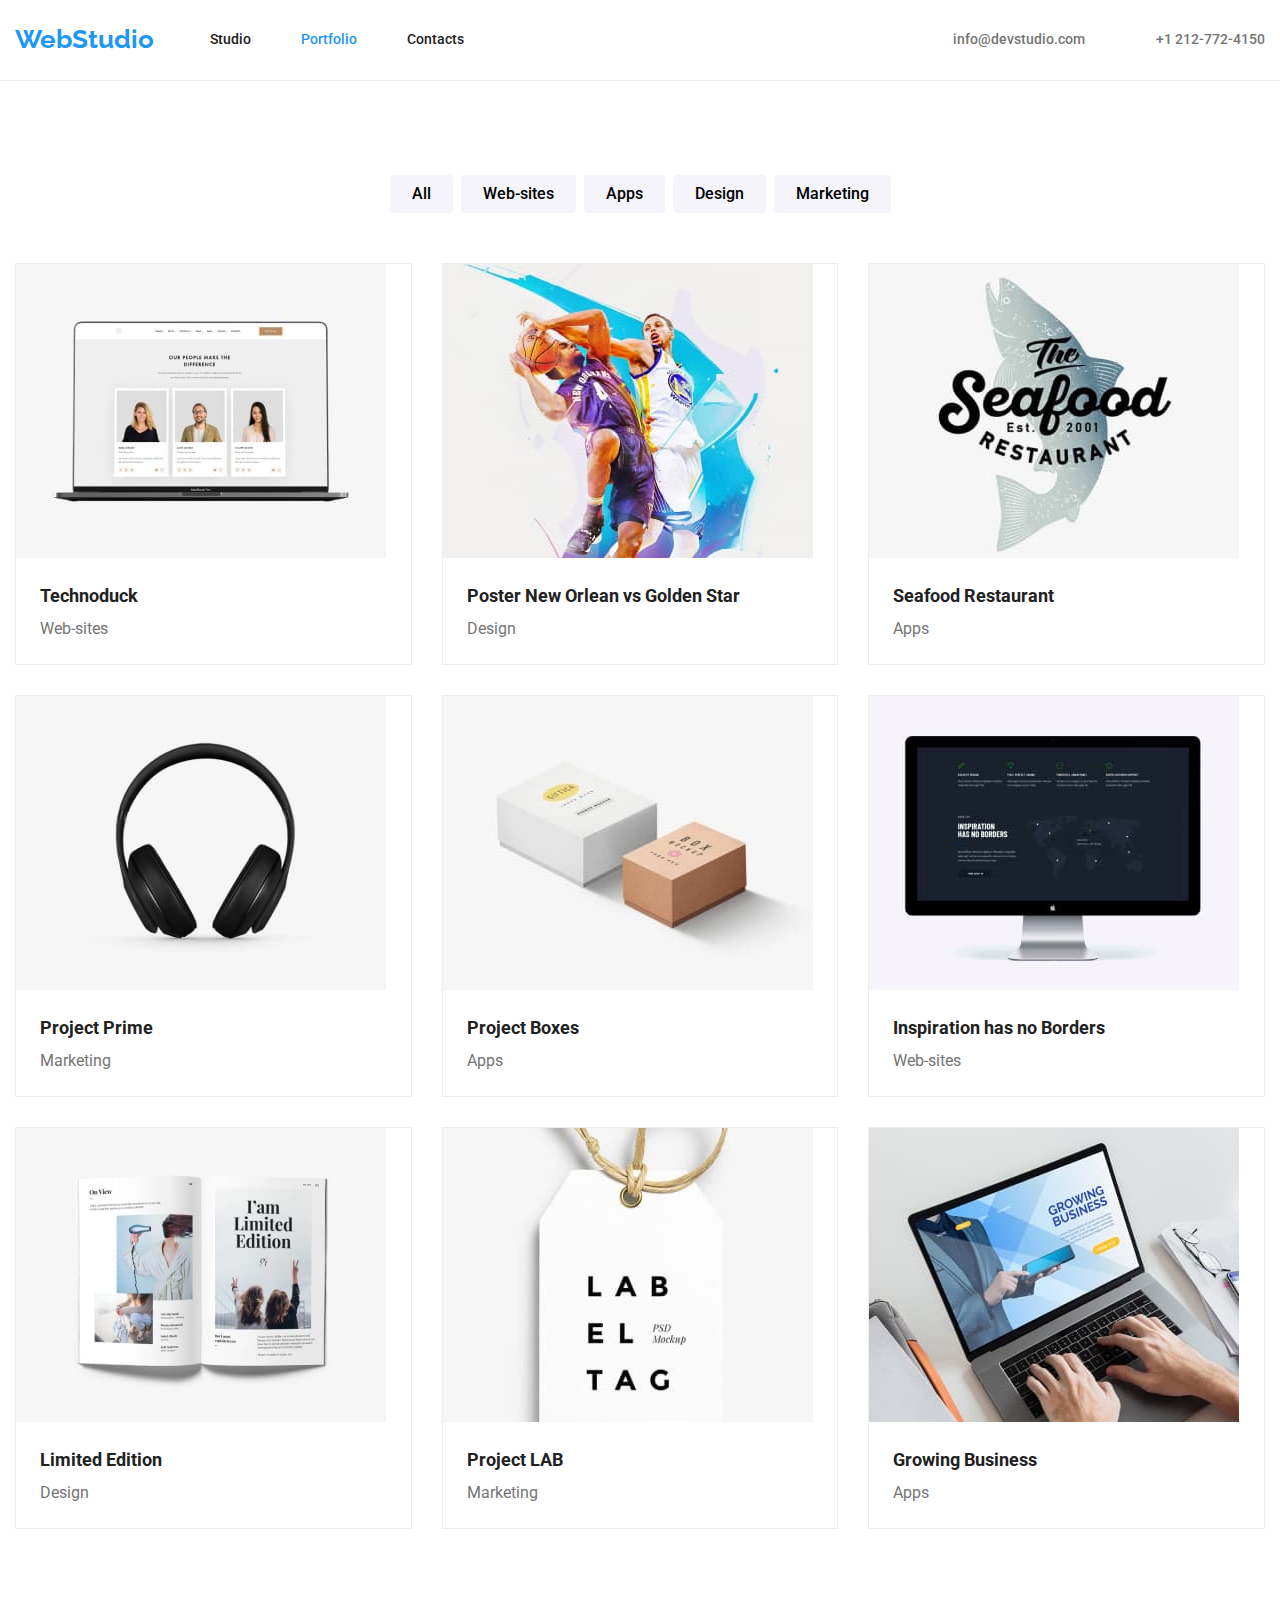
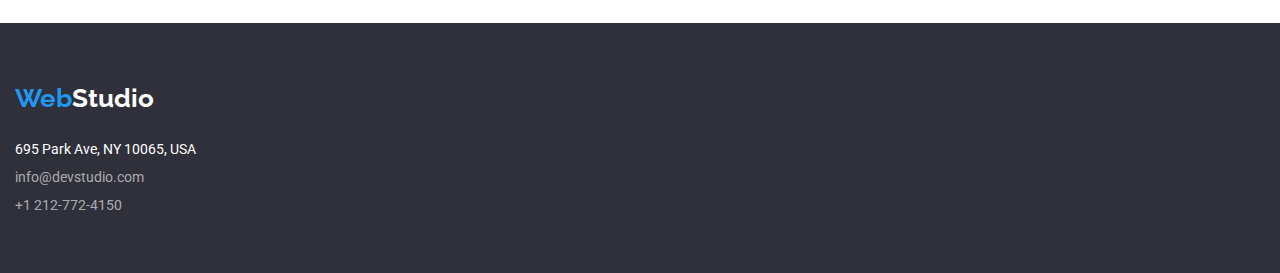
==== portfolio.html @ db5639bc "Initial commit" ====
<!DOCTYPE html>
<html lang="en">
  <head>
    <meta charset="UTF-8" />
    <meta http-equiv="X-UA-Compatible" content="IE=edge" />
    <meta name="viewport" content="width=device-width, initial-scale=1.0" />
    <title>Portfolio</title>
    <link rel="preconnect" href="https://fonts.googleapis.com" />
    <link rel="preconnect" href="https://fonts.gstatic.com" crossorigin />
    <link
      href="https://fonts.googleapis.com/css2?family=Raleway:wght@700&family=Roboto:wght@400;500;700;900&display=swap"
      rel="stylesheet"
    />
    <link
      rel="stylesheet"
      href="https://cdnjs.cloudflare.com/ajax/libs/modern-normalize/1.0.0/modern-normalize.min.css"
    />
    <link rel="stylesheet" href="css/reset.css" />
    <link rel="stylesheet" href="css/styles.css" />
  </head>
  <body>
    <!-- Header -->
    <header class="global-header">
      <div class="container">
        <div class="container-nav">
          <a class="logo" href="./index.html"><span>Web</span>Studio</a>
          <nav class="main-navigation">
            <ul>
              <li><a href="./index.html">Studio</a></li>
              <li><a href="./portfolio.html" id="current">Portfolio</a></li>
              <li><a href="">Contacts</a></li>
            </ul>
          </nav>
        </div>
        <div class="container-contact">
          <a class="contact-adress" href="mailto:info@devstudio.com"
            >info@devstudio.com</a
          >
          <a class="contact-adress" href="=tel:+12127724150">+1 212-772-4150</a>
        </div>
      </div>
    </header>
    <!-- Main section -->
    <main>
      <!-- Buttons section -->
      <section class="portfolio-page">
        <div class="section">
          <h1 class="visually-hidden">Title</h1>
          <ul class="closed-buttons">
            <li><button type="button">All</button></li>
            <li><button type="button">Web-sites</button></li>
            <li><button type="button">Apps</button></li>
            <li><button type="button">Design</button></li>
            <li><button type="button">Marketing</button></li>
          </ul>
          <ul class="opened-buttons">
            <li class="item">
              <img
                src="./images/technoduck.jpg"
                alt="Technoduck"
                width="370"
                height="294"
              />
              <div class="description-item">
                <h3>Technoduck</h3>
                <p>Web-sites</p>
              </div>
            </li>
            <li class="item">
              <img
                src="./images/poster.jpg"
                alt="Poster New Orlean vs Golden Star"
                width="370"
                height="294"
              />
              <div class="description-item">
                <h3>Poster New Orlean vs Golden Star</h3>
                <p>Design</p>
              </div>
            </li>
            <li class="item">
              <img
                src="./images/seafood-restaurant.jpg"
                alt="Seafood Restaurant"
                width="370"
                height="294"
              />
              <div class="description-item">
                <h3>Seafood Restaurant</h3>
                <p>Apps</p>
              </div>
            </li>
            <li class="item">
              <img
                src="./images/project-prime.jpg"
                alt="Project Prime"
                width="370"
                height="294"
              />
              <div class="description-item">
                <h3>Project Prime</h3>
                <p>Marketing</p>
              </div>
            </li>
            <li class="item">
              <img
                src="./images/project-boxes.jpg"
                alt="Project Boxes"
                width="370"
                height="294"
              />
              <div class="description-item">
                <h3>Project Boxes</h3>
                <p>Apps</p>
              </div>
            </li>
            <li class="item">
              <img
                src="./images/inspiration.jpg"
                alt="Inspiration has no Borders"
                width="370"
                height="294"
              />
              <div class="description-item">
                <h3>Inspiration has no Borders</h3>
                <p>Web-sites</p>
              </div>
            </li>
            <li class="item">
              <img
                src="./images/limited-edition.jpg"
                alt="Limited Edition"
                width="370"
                height="294"
              />
              <div class="description-item">
                <h3>Limited Edition</h3>
                <p>Design</p>
              </div>
            </li>
            <li class="item">
              <img
                src="./images/project-lab.jpg"
                alt="Project LAB"
                width="370"
                height="294"
              />
              <div class="description-item">
                <h3>Project LAB</h3>
                <p>Marketing</p>
              </div>
            </li>
            <li class="item">
              <img
                src="./images/growing-business.jpg"
                alt="Growing Business"
                width="370"
                height="294"
              />
              <div class="description-item">
                <h3>Growing Business</h3>
                <p>Apps</p>
              </div>
            </li>
          </ul>
        </div>
      </section>
    </main>
    <!-- Footer -->
    <footer class="global-footer">
      <div class="container">
        <a class="logo" href="./index.html"><span>Web</span>Studio</a>
        <address class="full-adress">
          695 Park Ave, NY 10065, USA <br />
          <a href="mailto:info@devstudio.com">info@devstudio.com</a>
          <a href="tel:+12127724150">+1 212-772-4150</a>
        </address>
      </div>
    </footer>
  </body>
</html>
---- css/styles.css ----
:root {
    --brand-text-color: #212121;
    --backup-text-color: #757575;
    --highlighting-color:#2196F3;
    --fill-color:#2F303A;
    --fill-second-color:#F5F4FA;
    --titles-font-weight:700;
    --general-font-size:14px;
    --general-font-weight:400;
}

body {
    font-family: 'Roboto', sans-serif;
    font-weight: var(--general-font-weight);
    font-size: var(--general-font-size);
    color: var(--brand-text-color);
}

ul {
   list-style-type: none; 
}

h1,
h2,
h3,
p,
ul {
    margin:0;
}

ul {
    padding-left: 0;
}

img {
    display: block;
    max-width: 100%;
    height: auto;
}

/* Container header*/
.container {
    max-width: 1200px 100vw;
    margin: 0 auto;
    padding-left: 15px;
    padding-right: 15px;
}

.global-header .container {
    display: flex;
    flex-direction: row;
    justify-content: space-between;
    align-items: center;
    padding-top: 24px;
    padding-bottom: 25px;
}

.container-nav {
    display: flex;
    flex-direction: row;
    justify-content: flex-start;
    align-items: center;
    width: 75%;
}

.main-navigation ul {
    display: flex;
    flex-direction: row;
    justify-content: flex-start;
    align-items: center;
    padding-left: 13px;
    gap: 50px;
}

.container-contact {
    display: flex;
    flex-direction: row;
    justify-content: space-between;
    width: 25%;
}

/* First page */
/* Header section */
.global-header {
    border-bottom: 1px solid #ECECEC;
}

.global-header a{
    position: relative;
    z-index: 1;
    padding: 1em;
    margin: -1em;
    text-decoration: none;
}

/* Sub-section logo */
.logo {
    font-family: 'Raleway',sans-serif;
    font-weight: var(--titles-font-weight);
    font-size: 26px;
    line-height: 1.17384;
    color: #000000;
    width: 25%;
    padding-right: 80px;
}

.global-header .logo span {
    color: var(--highlighting-color);
}

.global-header .logo:hover,
.global-header .logo:focus {
    color: var(--highlighting-color);
}

/* Sub-section navigation */

.main-navigation {
    font-weight: 500;
    line-height: 1.17214;
    width: 75%;
}

.global-header .main-navigation a:link,
.global-header .main-navigation a:visited {
    color: var(--brand-text-color-color);
}
.global-header .main-navigation a:hover,
.global-header .main-navigation a:focus {
    color: var(--highlighting-color);
}

.global-header .main-navigation a:active {
    color: var(--highlighting-color);
}

#current {
    color: var(--highlighting-color);
}

/* Sub-section adress */
.contact-adress {
    font-weight: 500;
    line-height: 1.17214;
    color: var(--backup-text-color);
}

.contact-adress:hover,
.contact-adress:focus {
    color: var(--highlighting-color);
}

/* Head section */ 
/* Main head sub-section */
.main-head {
    background-color: var(--fill-color);
}

.main-head .section {
    padding:200px 0;
    text-align: center;
}

.main-head h1 {
    font-weight: 900;
    font-size: 44px;
    line-height: 1.36363;
    text-align: center;
    color: #ffffff;
    padding: 0 252px 30px 252px;
}

.request-button {
    font-size: 16px;
    line-height: 1.875;
    text-align: center;
    color: #ffffff;
    background-color: var(--highlighting-color);
    border: none;
    cursor: pointer;
    font-family: inherit;
    font-weight: var(--titles-font-weight);
    padding: 10px 20px;
    border-radius: 4px;
}

.request-button:hover {
    color: #ffffff;
    background-color: #188ce8;
}
/* Values sub-section */

.values .section,
.activities .section,
.team-members .section{
    padding-top: 94px;
}

.section {
    max-width: 1200px 100vw;
    margin: 0 auto;
    padding-left: 15px;
    padding-right: 15px;
}

.visually-hidden{
  position: absolute;
  width: 1px;
  height: 1px;
  margin: -1px;
  border: 0;
  padding: 0;
  white-space: nowrap;
  clip-path: inset(100%);
  clip: rect(0 0 0 0);
  overflow: hidden;
}

.values .section ul{
    display: flex;
    flex-direction: row;
    justify-content: space-between;
    gap:30px;
}

.values .section li {
    width: 270px;
    flex-grow: 1;
}

.values h3 {
    font-weight: var(--titles-font-weight);
    line-height: 1.17214;
    padding-bottom: 10px;
}

.values p {
    line-height: 1.71429;
    color: var(--backup-text-color);
}
/* Activities sub-section */

.activities .section {
    padding-bottom: 94px;
}

.activities .section ul {
    display: flex;
    flex-direction: row;
    justify-content: space-between;
    padding-top: 50px;
    gap: 30px;
}

.activities .section ul li {
    flex-grow: 1;
    background-color: red;
}

.activities h2{
    font-size: 36px;
    line-height: 1.17194;
    text-align: center;
    font-weight: var(--titles-font-weight);
    padding: 0 501px;
}
/* Team members sub-section */
.team-members {
    background-color: var(--fill-second-color);
}

.team-members .section {
    padding-bottom: 94px;
}

.team-members .section .member-list {
    display: flex;
    justify-content: space-between;
    padding: 0;
    margin: 0;
    gap:30px;
}

.team-members .section .member-list li{
    flex-grow: 1;
}

.team-members .section .item {
    padding: 30px 61.5px;
    background-color: #ffffff;
    border-radius: 0 0 4px 4px;
}

.team-members h2 {
    font-size: 36px;
    line-height: 1.17194;
    text-align: center;
    font-weight: var(--titles-font-weight);
    padding: 0 517.5px 50px 517.5px;
}

.team-members h3 {
    font-weight: 500;
    font-size: 16px;
    line-height: 1.17187;
    text-align: center;
    padding-bottom: 10px;
}

.team-members p {
    font-size: 16px;
    line-height: 1.17187;
    text-align: center;
}
/* Footer section */

.global-footer .container {
    display: flex;
    flex-direction: column;
    padding-top: 60px;
    padding-bottom: 60px;
}

.global-footer .container .full-adress {
    display: flex;
    flex-direction: column;
    align-content: space-between;
    gap: 12px;
    width: 207px;
}

.global-footer a {
    text-decoration: none;
    width: 231px;
    
}
.global-footer{
    background-color: var(--fill-color);
}
/* Logo sub-section */
.global-footer .logo {
    font-family: 'Raleway', sans-serif;
    font-weight: var(--titles-font-weight);
    font-size: 26px;
    line-height: 1.17384;
    color: #ffffff;
    width: 145px;
    padding: 0;
}

.global-footer .logo span {
    color: var(--highlighting-color);
}

.global-footer .logo:hover,
.global-footer .logo:focus {
    color: var(--highlighting-color);
}
/* Full adress sub-section */
.global-footer .full-adress {
    line-height: 1.17214;
    color: #ffffff;
    font-style: normal;
    padding-top: 28px;
}

.global-footer .full-adress a {
    line-height: 1.14286;
    color: rgba(100%,100%,100%, 60%);
}

.global-footer .full-adress a:hover,
.global-footer .full-adress a:focus {
    color: var(--highlighting-color);
}


/* Portfolio page */
/* Buttons sub-section */

.portfolio-page .closed-buttons button{
    font-weight: 500;
    font-size: 16px;
    text-align: center;
    line-height: 1.625;
    background-color: var(--fill-second-color);
    border: none;
    cursor: pointer;
    font-family: inherit;
    border-radius: 4px;
    padding: 6px 22px;
}

.portfolio-page .closed-buttons button:hover,
.portfolio-page .closed-buttons button:focus {
    color: #ffffff;
    background-color: var(--highlighting-color)
}

.portfolio-page h3 {
    font-size: 18px;
    font-weight: var(--titles-font-weight);
    line-height: 2;
}

.portfolio-page p {
    font-size: 16px;
    line-height: 1.875;
    color: var(--backup-text-color);
}

.portfolio-page .section {
    display: flex;
    flex-direction: column;
    padding-top: 94px;
    padding-bottom: 94px;
}

.portfolio-page .section .closed-buttons {
    display: flex;
    flex-direction: row;
    justify-content: center;
    gap: 8px;
    padding: 0 342px 50px 342px;
}

.section .opened-buttons {
    display: flex;
    flex-wrap: wrap;
    gap: 30px;
    padding: 0;
}

.section .opened-buttons .item {
    flex-basis: calc((100%-60px)/3);
    border: 1px solid #EEEEEE;
    flex-grow: 1;
}

.description-item {
    padding: 20px 24px;
    gap: 4px;
}
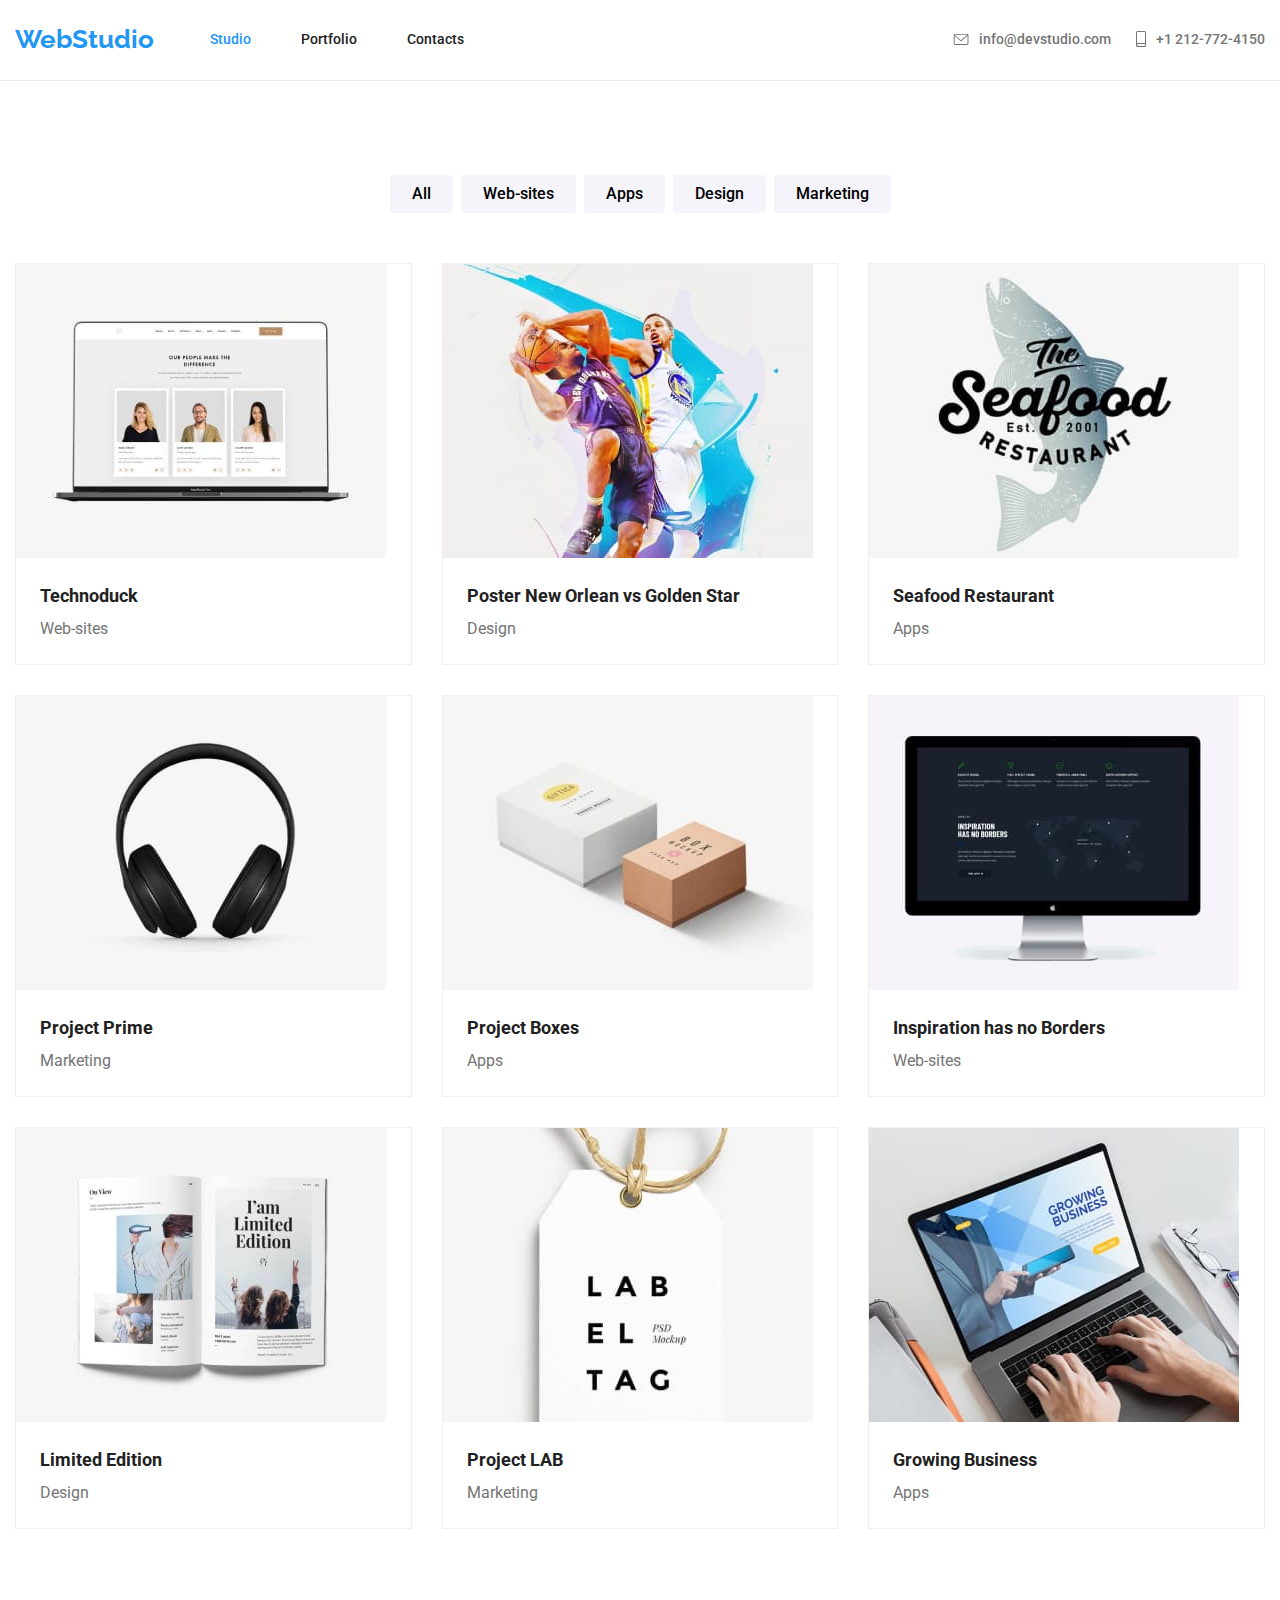
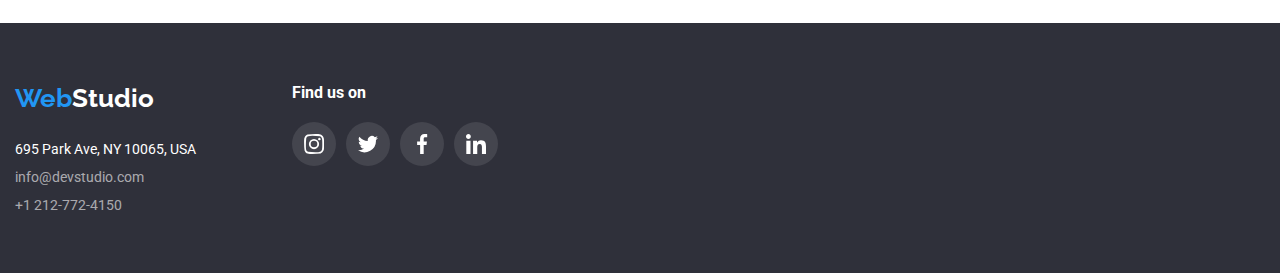
==== commit d7477f74: "adding more styles in portfolio.html" ====
--- a/portfolio.html
+++ b/portfolio.html
@@ -26,17 +26,25 @@
           <a class="logo" href="./index.html"><span>Web</span>Studio</a>
           <nav class="main-navigation">
             <ul>
-              <li><a href="./index.html">Studio</a></li>
-              <li><a href="./portfolio.html" id="current">Portfolio</a></li>
+              <li><a href="./index.html" id="current">Studio</a></li>
+              <li><a href="./portfolio.html">Portfolio</a></li>
               <li><a href="">Contacts</a></li>
             </ul>
           </nav>
         </div>
         <div class="container-contact">
-          <a class="contact-adress" href="mailto:info@devstudio.com"
-            >info@devstudio.com</a
-          >
-          <a class="contact-adress" href="=tel:+12127724150">+1 212-772-4150</a>
+          <a class="contact-adress e-mail" href="mailto:info@devstudio.com">
+            <svg class="icon">
+              <use href="./images/icons.svg#icon-envelope"></use>
+            </svg>
+            <span>info@devstudio.com</span>
+          </a>
+          <a class="contact-adress telephone" href="=tel:+12127724150">
+            <svg class="icon">
+              <use href="./images/icons.svg#icon-smartphone"></use>
+            </svg>
+            <span>+1 212-772-4150</span>
+          </a>
         </div>
       </div>
     </header>
@@ -169,12 +177,39 @@
     <!-- Footer -->
     <footer class="global-footer">
       <div class="container">
-        <a class="logo" href="./index.html"><span>Web</span>Studio</a>
-        <address class="full-adress">
-          695 Park Ave, NY 10065, USA <br />
-          <a href="mailto:info@devstudio.com">info@devstudio.com</a>
-          <a href="tel:+12127724150">+1 212-772-4150</a>
-        </address>
+        <div class="global-footer-adress">
+          <a class="logo" href="./index.html"><span>Web</span>Studio</a>
+          <address class="full-adress">
+            695 Park Ave, NY 10065, USA <br />
+            <a href="mailto:info@devstudio.com">info@devstudio.com</a>
+            <a href="tel:+12127724150">+1 212-772-4150</a>
+          </address>
+        </div>
+        <div class="footer-social-links">
+          <h3>Find us on</h3>
+          <div class="social-media">
+            <a href="www.instagram.com">
+              <svg class="icon">
+                <use href="./images/icons.svg#icon-instagram"></use>
+              </svg>
+            </a>
+            <a href="www.twitter.com">
+              <svg class="icon">
+                <use href="./images/icons.svg#icon-twitter"></use>
+              </svg>
+            </a>
+            <a href="www.facebook.com">
+              <svg class="icon">
+                <use href="./images/icons.svg#icon-facebook"></use>
+              </svg>
+            </a>
+            <a href="www.linkedin.com">
+              <svg class="icon">
+                <use href="./images/icons.svg#icon-linkedin"></use>
+              </svg>
+            </a>
+          </div>
+        </div>
       </div>
     </footer>
   </body>
--- a/css/styles.css
+++ b/css/styles.css
@@ -38,7 +38,8 @@
     height: auto;
 }
 
-/* Container header*/
+/* First page */
+/* Header section */
 .container {
     max-width: 1200px 100vw;
     margin: 0 auto;
@@ -55,32 +56,6 @@
     padding-bottom: 25px;
 }
 
-.container-nav {
-    display: flex;
-    flex-direction: row;
-    justify-content: flex-start;
-    align-items: center;
-    width: 75%;
-}
-
-.main-navigation ul {
-    display: flex;
-    flex-direction: row;
-    justify-content: flex-start;
-    align-items: center;
-    padding-left: 13px;
-    gap: 50px;
-}
-
-.container-contact {
-    display: flex;
-    flex-direction: row;
-    justify-content: space-between;
-    width: 25%;
-}
-
-/* First page */
-/* Header section */
 .global-header {
     border-bottom: 1px solid #ECECEC;
 }
@@ -115,6 +90,23 @@
 
 /* Sub-section navigation */
 
+.container-nav {
+    display: flex;
+    flex-direction: row;
+    justify-content: flex-start;
+    align-items: center;
+    width: 75%;
+}
+
+.main-navigation ul {
+    display: flex;
+    flex-direction: row;
+    justify-content: flex-start;
+    align-items: center;
+    padding-left: 13px;
+    gap: 50px;
+}
+
 .main-navigation {
     font-weight: 500;
     line-height: 1.17214;
@@ -139,6 +131,37 @@
 }
 
 /* Sub-section adress */
+.container-contact {
+    display: flex;
+    flex-direction: row;
+    justify-content: space-between;
+    width: 25%;
+}
+
+.container-contact a {
+    display: flex;
+    flex-direction: row;
+    justify-content: space-between;
+    align-items: center;
+    fill: var(--backup-text-color);
+}
+.container-contact .e-mail .icon {
+    width: 16px;
+    height: 12px;
+    margin-right: 10px;
+}
+
+.container-contact .telephone .icon {
+    width: 10px;
+    height: 16px;
+    margin-right: 10px;
+}
+
+.container-contact .icon:hover,
+.container-contact .icon:focus {
+    fill: var(--highlighting-color);
+}
+
 .contact-adress {
     font-weight: 500;
     line-height: 1.17214;
@@ -153,7 +176,9 @@
 /* Head section */ 
 /* Main head sub-section */
 .main-head {
-    background-color: var(--fill-color);
+    background-image: linear-gradient(to top, rgba(47, 48, 58, 0.4),var(--fill-color)) , url("../images/bg-image.jpg");
+    background-size: cover;
+    background-repeat: no-repeat;
 }
 
 .main-head .section {
@@ -182,6 +207,8 @@
     font-weight: var(--titles-font-weight);
     padding: 10px 20px;
     border-radius: 4px;
+    box-shadow: 0px 4px 4px 0px rgba(0, 0, 0, 0.15);
+;
 }
 
 .request-button:hover {
@@ -192,7 +219,8 @@
 
 .values .section,
 .activities .section,
-.team-members .section{
+.team-members .section,
+.customers .section {
     padding-top: 94px;
 }
 
@@ -228,6 +256,21 @@
     flex-grow: 1;
 }
 
+.values .section li div {
+    display: grid;
+    place-items: center;
+    padding: 25px 100px;
+    background-color: var(--fill-second-color);
+    border-radius: 4px;
+    margin-bottom: 30px;
+}
+
+.values .section li .icon {
+    width: 70px;
+    height: 70px;
+    background-color: var(--fill-second-color);
+}
+
 .values h3 {
     font-weight: var(--titles-font-weight);
     line-height: 1.17214;
@@ -253,8 +296,12 @@
 }
 
 .activities .section ul li {
+    display: flex;
     flex-grow: 1;
-    background-color: red;
+}
+
+.activities .section ul li img {
+    flex-grow: 1;
 }
 
 .activities h2{
@@ -283,6 +330,9 @@
 
 .team-members .section .member-list li{
     flex-grow: 1;
+    box-shadow: 0px 2px 1px 0px rgba(0, 0, 0, 0.2);
+    box-shadow: 0px 1px 1px 0px rgba(0, 0, 0, 0.14);
+    box-shadow: 0px 1px 3px 0px rgba(0, 0, 0, 0.12);
 }
 
 .team-members .section .item {
@@ -291,6 +341,28 @@
     border-radius: 0 0 4px 4px;
 }
 
+.team-members .section .social-media {
+    display: flex;
+    flex-direction: row;
+    justify-content: space-between;
+    padding: 0px 32px 30px 32px;
+    background-color: #ffffff;
+    fill: #AFB1B8;
+}
+
+.team-members .section .social-media .icon {
+    width: 20px;
+    height: 20px;
+    margin: 12px;
+}
+
+.team-members .section .social-media a:hover,
+.team-members .section .social-media a:focus {
+    background-color: var(--highlighting-color);
+    fill: #ffffff;
+    border-radius: 50%;
+}
+
 .team-members h2 {
     font-size: 36px;
     line-height: 1.17194;
@@ -321,6 +393,16 @@
     padding-bottom: 60px;
 }
 
+.global-footer .container {
+    display: flex;
+    flex-direction: row;
+    justify-content: flex-start;
+}
+
+.global-footer-adress {
+    margin-right: 70px;
+}
+
 .global-footer .container .full-adress {
     display: flex;
     flex-direction: column;
@@ -329,7 +411,49 @@
     width: 207px;
 }
 
-.global-footer a {
+.global-footer .container .footer-social-links {
+    display: flex;
+    flex-direction: column;
+    justify-content: space-between;
+    fill: #AFB1B8;
+    gap:20px;
+    width: 206px;
+    height: 80px;
+}
+
+.global-footer .container .footer-social-links h3 {
+    font-weight: var(--titles-font-weight);
+    line-height: 1.17214;
+    color: #ffffff;
+}
+
+.global-footer .container .footer-social-links .social-media {
+    display: flex;
+    flex-direction: row;
+    justify-content: space-between;
+}
+
+.global-footer .container .footer-social-links .icon {
+    width: 20px;
+    height: 20px;
+    margin: 12px;
+}
+
+.global-footer .container .footer-social-links .social-media a {
+    background-color:rgba(255, 255, 255, 0.1);;
+    fill: #ffffff;
+    border-radius: 50%;
+}
+
+
+.global-footer .container .footer-social-links .social-media a:hover,
+.global-footer .container .footer-social-links .social-media a:focus{
+    background-color: var(--highlighting-color);
+    fill: #ffffff;
+    border-radius: 50%;
+}
+
+.global-footer-adress a {
     text-decoration: none;
     width: 231px;
     
@@ -373,6 +497,9 @@
 .global-footer .full-adress a:focus {
     color: var(--highlighting-color);
 }
+
+
+
 
 
 /* Portfolio page */
@@ -397,6 +524,13 @@
     background-color: var(--highlighting-color)
 }
 
+.portfolio-page .closed-buttons button:hover,
+.portfolio-page .closed-buttons button:focus {
+    box-shadow: 0px 2px 2px 0px rgba(0, 0, 0, 0.12);
+    box-shadow: 0px 1px 2px 0px rgba(0, 0, 0, 0.08);
+    box-shadow: 0px 3px 1px 0px rgba(0, 0, 0, 0.1);
+}
+
 .portfolio-page h3 {
     font-size: 18px;
     font-weight: var(--titles-font-weight);
@@ -440,4 +574,10 @@
 .description-item {
     padding: 20px 24px;
     gap: 4px;
+}
+
+.portfolio-page .section .opened-buttons .item:hover {
+    box-shadow: 1px 4px 6px 0px rgba(0, 0, 0, 0.16);
+    box-shadow: 0px 4px 4px 0px rgba(0, 0, 0, 0.06);
+    box-shadow: 0px 1px 1px 0px rgba(0, 0, 0, 0.12);
 }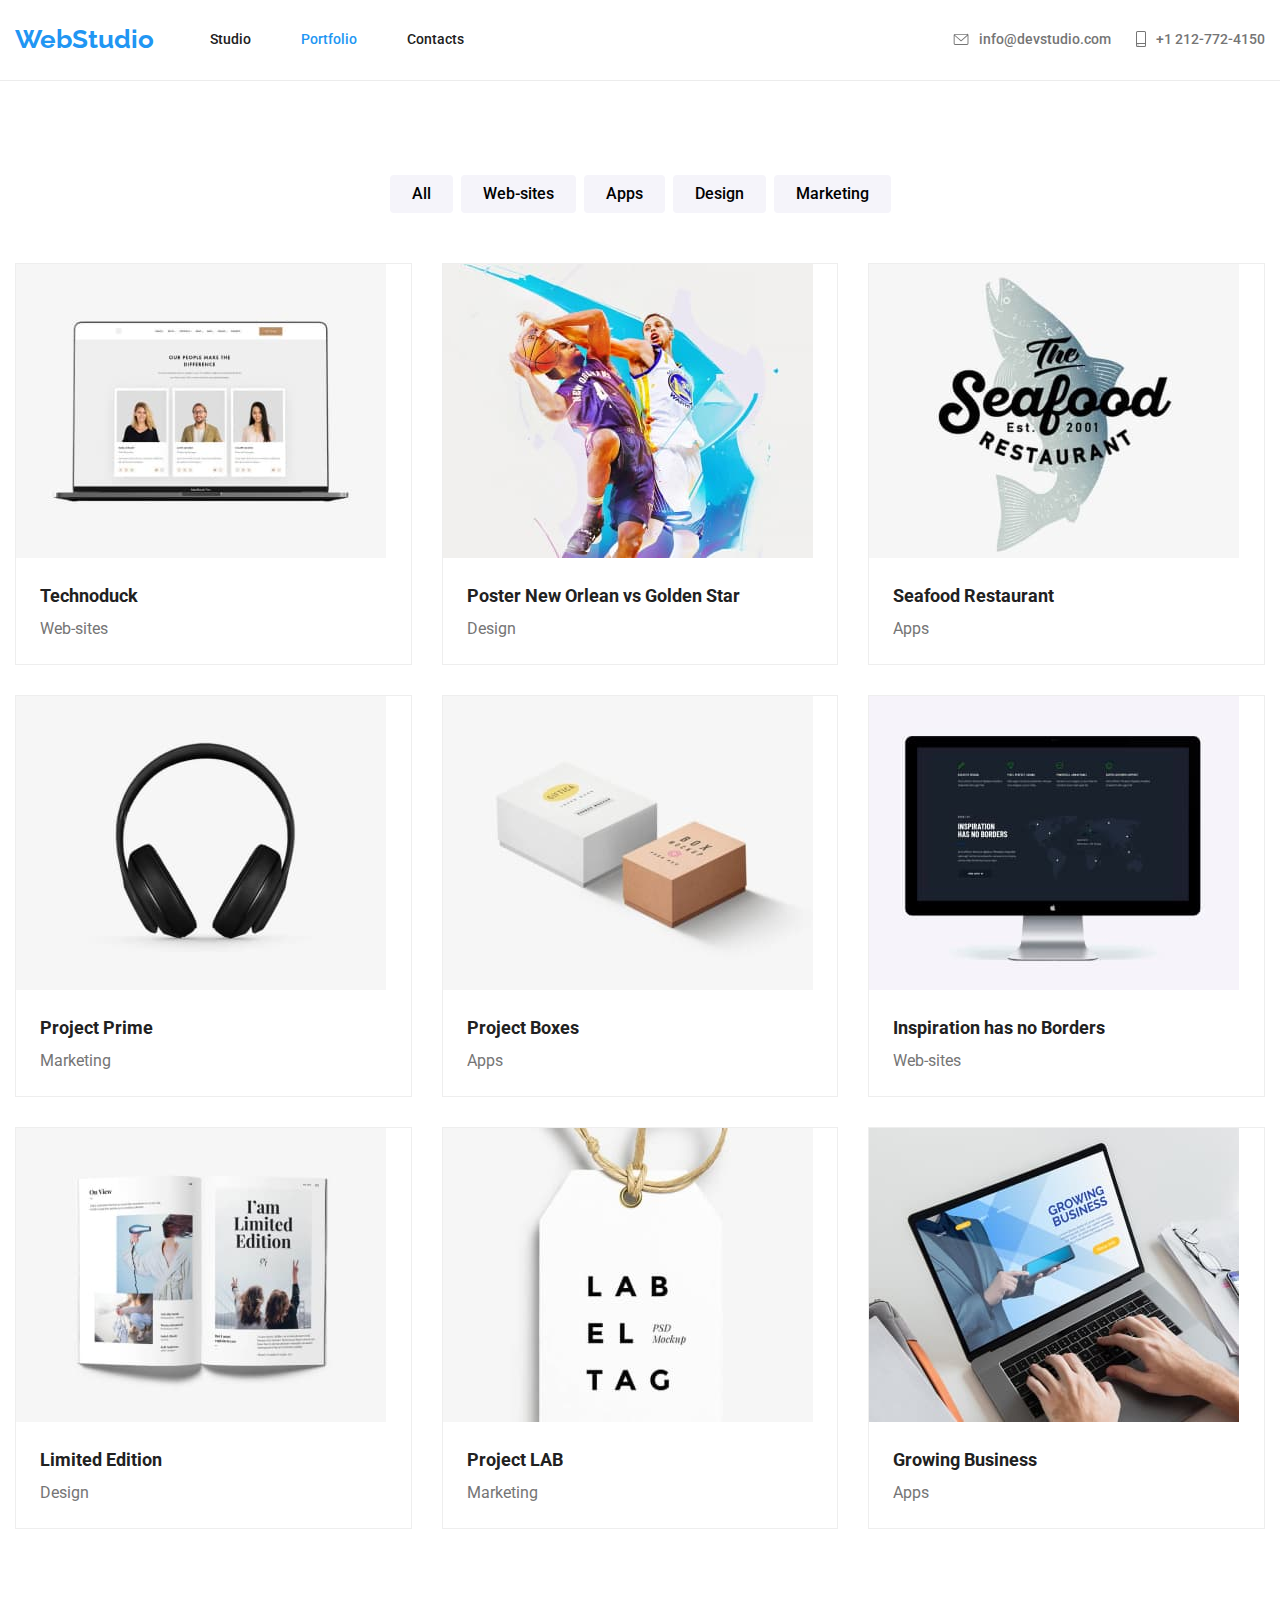
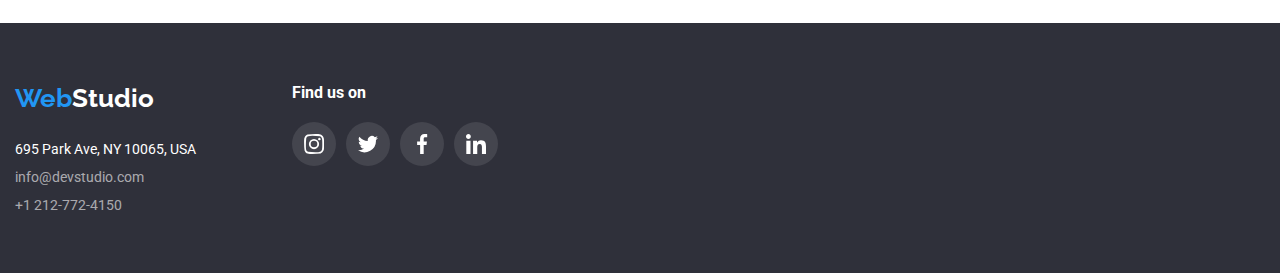
==== commit de3cc6a5: "add markup and style in customers section" ====
--- a/portfolio.html
+++ b/portfolio.html
@@ -26,8 +26,8 @@
           <a class="logo" href="./index.html"><span>Web</span>Studio</a>
           <nav class="main-navigation">
             <ul>
-              <li><a href="./index.html" id="current">Studio</a></li>
-              <li><a href="./portfolio.html">Portfolio</a></li>
+              <li><a href="./index.html">Studio</a></li>
+              <li><a href="./portfolio.html" id="current">Portfolio</a></li>
               <li><a href="">Contacts</a></li>
             </ul>
           </nav>
--- a/css/styles.css
+++ b/css/styles.css
@@ -384,6 +384,52 @@
     line-height: 1.17187;
     text-align: center;
 }
+
+/* Customers section */
+.customers {
+    padding-bottom: 94px;
+}
+
+.customers h2 {
+    font-size: 36px;
+    line-height: 1.17194;
+    text-align: center;
+    font-weight: var(--titles-font-weight);
+    margin-bottom: 50px;
+}
+
+.customers-cards {
+    display: flex;
+    flex-direction: row;
+    justify-content: space-between;
+    gap: 30px;
+}
+
+.customers-cards a {
+    display: flex;
+    flex-grow: 1;
+    padding: 16px 32px;
+    border: 1px solid #AFB1B8;
+    border-radius: 4px;
+}
+
+.customers a:hover,
+.customers a:focus {
+    border: 1px solid var(--highlighting-color);
+}
+
+.customers .icon {
+    flex-grow: 1;
+    width: 106px;
+    height: 60px;
+    fill: #AFB1B8;
+}
+
+.customers .icon:hover,
+.customers .icon:focus {
+    fill: var(--highlighting-color);
+}
+
 /* Footer section */
 
 .global-footer .container {
